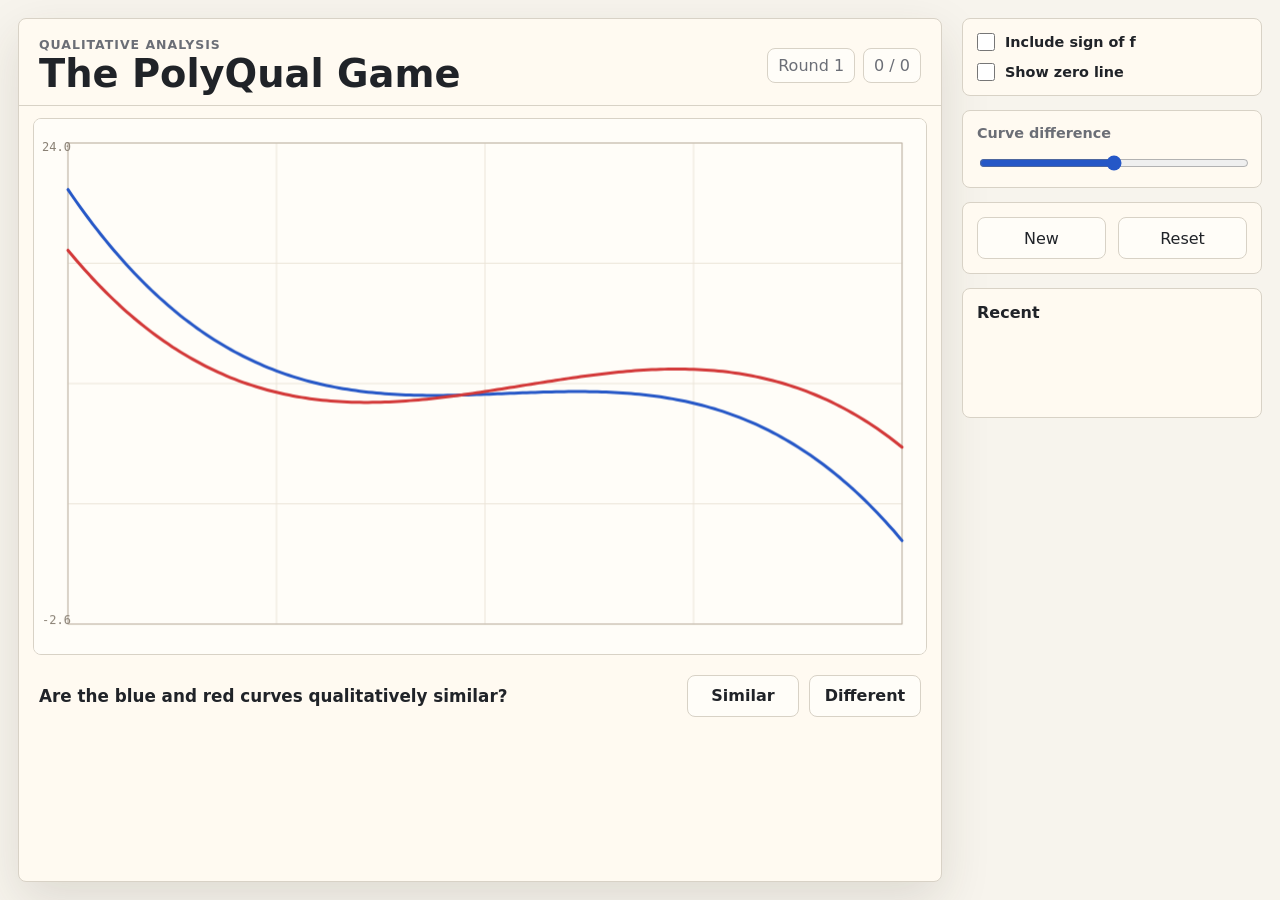
==== index.html @ 2159850b "first commit" ====
<!doctype html>
<html lang="en">
<head>
  <meta charset="utf-8">
  <meta name="viewport" content="width=device-width, initial-scale=1">
  <meta name="theme-color" content="#f7f4ed">
  <meta name="apple-mobile-web-app-capable" content="yes">
  <meta name="apple-mobile-web-app-title" content="PolyQual">
  <meta name="apple-mobile-web-app-status-bar-style" content="default">
  <meta name="format-detection" content="telephone=no">
  <title>The PolyQual Game</title>
  <link rel="manifest" href="manifest.webmanifest">
  <link rel="apple-touch-icon" href="icons/polyqual-icon-180.png">
  <link rel="stylesheet" href="styles.css">
</head>
<body>
  <main class="app-shell">
    <section class="play-area" aria-labelledby="game-title">
      <div class="top-bar">
        <div>
          <p class="eyebrow">Qualitative analysis</p>
          <h1 id="game-title">The PolyQual Game</h1>
        </div>
        <div class="score-strip" aria-label="Score">
          <span id="roundLabel">Round 1</span>
          <span id="scoreLabel">0 / 0</span>
        </div>
      </div>

      <div class="canvas-wrap">
        <canvas id="graphCanvas" width="1200" height="720" aria-label="Two polynomial curves"></canvas>
      </div>

      <div class="question-row" id="questionRow">
        <p id="promptText">Are the blue and red curves qualitatively similar?</p>
        <div class="answer-buttons" aria-label="Answer">
          <button class="answer-button" id="similarButton" type="button">Similar</button>
          <button class="answer-button" id="differentButton" type="button">Different</button>
        </div>
      </div>

      <section class="reveal-panel" id="revealPanel" aria-live="polite" hidden>
        <div>
          <p class="result-label" id="resultLabel">Result</p>
          <p class="result-text" id="resultText"></p>
        </div>
        <button class="primary-button" id="nextButton" type="button">Next Round</button>
      </section>
    </section>

    <aside class="side-panel" aria-label="Game controls">
      <div class="control-group">
        <label class="switch-row">
          <input id="includeFCheckbox" type="checkbox">
          <span>Include sign of f</span>
        </label>
        <label class="switch-row">
          <input id="showAxisCheckbox" type="checkbox">
          <span>Show zero line</span>
        </label>
      </div>

      <div class="control-group">
        <label for="wiggleSlider">Curve difference</label>
        <input id="wiggleSlider" type="range" min="10" max="90" value="50">
      </div>

      <div class="control-group compact-buttons">
        <button id="newRoundButton" type="button">New</button>
        <button id="resetButton" type="button">Reset</button>
      </div>

      <section class="answer-key" id="answerKey" hidden>
        <div class="legend">
          <span><i class="swatch blue"></i>Blue</span>
          <span><i class="swatch red"></i>Red</span>
        </div>
        <div id="signRows" class="sign-rows"></div>
        <div class="patterns">
          <p><span>Blue</span><code id="bluePattern"></code></p>
          <p><span>Red</span><code id="redPattern"></code></p>
        </div>
      </section>

      <section class="history" aria-label="Recent rounds">
        <h2>Recent</h2>
        <ol id="historyList"></ol>
      </section>
    </aside>
  </main>

  <script src="app.js"></script>
</body>
</html>
---- styles.css ----
:root {
  color-scheme: light;
  --paper: #f7f4ed;
  --ink: #202328;
  --muted: #6b6e76;
  --line: #d8d2c6;
  --panel: #fffaf1;
  --blue: #2557c7;
  --red: #d33838;
  --green: #1f7a4d;
  --amber: #9a671d;
  --shadow: 0 18px 50px rgba(52, 43, 32, 0.13);
  font-family: Inter, ui-sans-serif, system-ui, -apple-system, BlinkMacSystemFont, "Segoe UI", sans-serif;
}

* {
  box-sizing: border-box;
}

body {
  margin: 0;
  min-height: 100vh;
  color: var(--ink);
  background: var(--paper);
}

button,
input {
  font: inherit;
}

button {
  min-height: 42px;
  border: 1px solid var(--line);
  border-radius: 8px;
  color: var(--ink);
  background: #fffdf8;
  cursor: pointer;
}

button:hover {
  border-color: #bdb4a4;
}

button:focus-visible,
input:focus-visible {
  outline: 3px solid rgba(37, 87, 199, 0.24);
  outline-offset: 2px;
}

.app-shell {
  display: grid;
  grid-template-columns: minmax(0, 1fr) 300px;
  gap: 20px;
  min-height: 100vh;
  padding: 18px;
}

.play-area {
  display: flex;
  flex-direction: column;
  min-width: 0;
  border: 1px solid var(--line);
  border-radius: 8px;
  background: var(--panel);
  box-shadow: var(--shadow);
  overflow: hidden;
}

.top-bar {
  display: flex;
  align-items: center;
  justify-content: space-between;
  gap: 18px;
  padding: 18px 20px 12px;
  border-bottom: 1px solid var(--line);
}

.eyebrow {
  margin: 0 0 3px;
  color: var(--muted);
  font-size: 0.78rem;
  font-weight: 700;
  letter-spacing: 0.08em;
  text-transform: uppercase;
}

h1 {
  margin: 0;
  font-size: clamp(1.6rem, 3vw, 2.65rem);
  line-height: 1;
}

.score-strip {
  display: flex;
  gap: 8px;
  align-items: center;
  color: var(--muted);
  white-space: nowrap;
}

.score-strip span {
  padding: 7px 10px;
  border: 1px solid var(--line);
  border-radius: 8px;
  background: #fffdf8;
}

.canvas-wrap {
  min-height: 0;
  padding: 12px 14px 6px;
}

canvas {
  display: block;
  width: 100%;
  aspect-ratio: 5 / 3;
  max-height: calc(100vh - 220px);
  border: 1px solid var(--line);
  border-radius: 8px;
  background: #fffdf8;
}

.question-row {
  display: flex;
  align-items: center;
  justify-content: space-between;
  gap: 16px;
  padding: 14px 20px 18px;
}

.question-row p {
  margin: 0;
  font-size: 1.05rem;
  font-weight: 650;
}

.answer-buttons {
  display: grid;
  grid-template-columns: repeat(2, minmax(112px, 1fr));
  gap: 10px;
}

.answer-button {
  font-weight: 750;
}

.answer-button.correct {
  border-color: rgba(31, 122, 77, 0.65);
  background: rgba(31, 122, 77, 0.13);
}

.answer-button.incorrect {
  border-color: rgba(211, 56, 56, 0.65);
  background: rgba(211, 56, 56, 0.12);
}

.reveal-panel {
  display: flex;
  align-items: center;
  justify-content: space-between;
  gap: 18px;
  padding: 16px 20px;
  border-top: 1px solid var(--line);
  background: #f2eadc;
}

.result-label {
  margin: 0 0 4px;
  color: var(--muted);
  font-size: 0.78rem;
  font-weight: 750;
  text-transform: uppercase;
}

.result-text {
  margin: 0;
  font-size: 1.25rem;
  font-weight: 800;
}

.primary-button {
  min-width: 132px;
  border-color: #242831;
  color: #fff;
  background: #242831;
  font-weight: 750;
}

.side-panel {
  display: flex;
  flex-direction: column;
  gap: 14px;
  min-width: 0;
}

.control-group,
.answer-key,
.history {
  border: 1px solid var(--line);
  border-radius: 8px;
  background: var(--panel);
  padding: 14px;
}

.control-group {
  display: grid;
  gap: 12px;
}

.control-group label {
  color: var(--muted);
  font-size: 0.9rem;
  font-weight: 750;
}

.switch-row {
  display: grid;
  grid-template-columns: 18px 1fr;
  gap: 10px;
  align-items: center;
  color: var(--ink) !important;
}

.switch-row input {
  width: 18px;
  height: 18px;
  margin: 0;
}

input[type="range"] {
  width: 100%;
  accent-color: var(--blue);
}

.compact-buttons {
  grid-template-columns: 1fr 1fr;
}

.legend {
  display: flex;
  gap: 14px;
  margin-bottom: 12px;
  color: var(--muted);
  font-size: 0.9rem;
  font-weight: 750;
}

.swatch {
  display: inline-block;
  width: 18px;
  height: 4px;
  margin-right: 6px;
  vertical-align: middle;
  border-radius: 2px;
}

.swatch.blue {
  background: var(--blue);
}

.swatch.red {
  background: var(--red);
}

.sign-rows {
  display: grid;
  gap: 8px;
}

.sign-row {
  display: grid;
  grid-template-columns: 34px 1fr;
  gap: 8px;
  align-items: center;
}

.sign-row-label {
  color: var(--muted);
  font-family: ui-monospace, SFMono-Regular, Menlo, Consolas, monospace;
  font-size: 0.8rem;
  text-align: right;
}

.mini-track {
  position: relative;
  height: 34px;
  border: 1px solid var(--line);
  border-radius: 6px;
  background: #fffdf8;
  overflow: hidden;
}

.mini-track canvas {
  width: 100%;
  height: 100%;
  max-height: none;
  border: 0;
  border-radius: 0;
  background: transparent;
}

.patterns {
  display: grid;
  gap: 7px;
  margin-top: 14px;
}

.patterns p {
  display: grid;
  grid-template-columns: 42px 1fr;
  gap: 8px;
  margin: 0;
  align-items: start;
  color: var(--muted);
  font-size: 0.84rem;
  font-weight: 750;
}

code {
  min-height: 24px;
  color: var(--ink);
  font-family: ui-monospace, SFMono-Regular, Menlo, Consolas, monospace;
  font-size: 0.9rem;
  white-space: normal;
  overflow-wrap: anywhere;
}

.history {
  min-height: 130px;
}

.history h2 {
  margin: 0 0 10px;
  font-size: 1rem;
}

.history ol {
  display: grid;
  gap: 8px;
  margin: 0;
  padding-left: 22px;
  color: var(--muted);
}

.history li.correct {
  color: var(--green);
}

.history li.incorrect {
  color: var(--amber);
}

[hidden] {
  display: none !important;
}

@media (max-width: 880px) {
  .app-shell {
    grid-template-columns: 1fr;
    padding: 10px;
  }

  .side-panel {
    display: grid;
    grid-template-columns: repeat(2, minmax(0, 1fr));
  }

  .answer-key,
  .history {
    grid-column: 1 / -1;
  }
}

@media (max-width: 620px) {
  .top-bar,
  .question-row,
  .reveal-panel {
    align-items: stretch;
    flex-direction: column;
  }

  .score-strip {
    justify-content: space-between;
  }

  .answer-buttons {
    grid-template-columns: 1fr 1fr;
  }

  .side-panel {
    grid-template-columns: 1fr;
  }

  canvas {
    aspect-ratio: 4 / 3;
    max-height: none;
  }
}
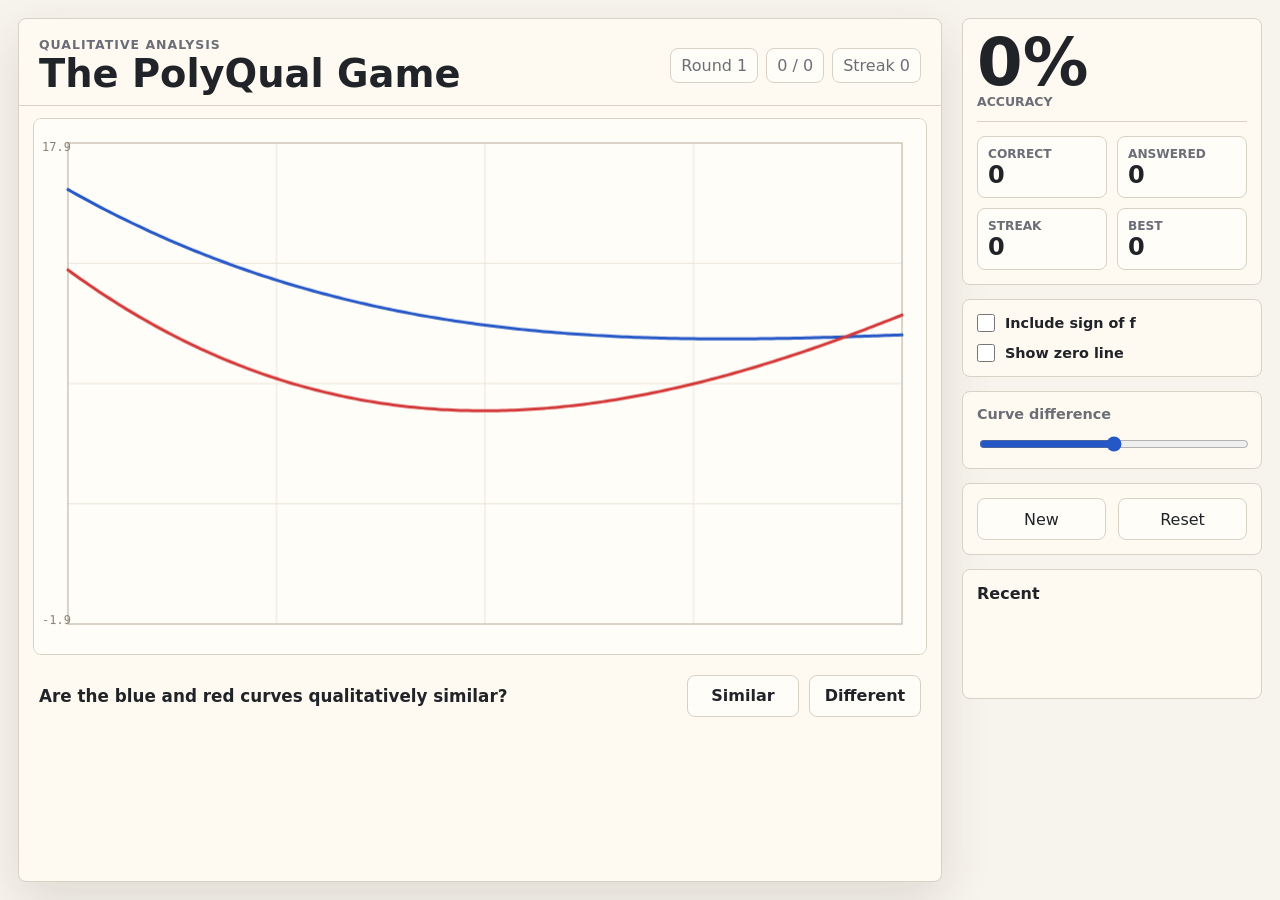
==== commit 1e08d278: "Upgrade scoring feedback" ====
--- a/index.html
+++ b/index.html
@@ -24,6 +24,7 @@
         <div class="score-strip" aria-label="Score">
           <span id="roundLabel">Round 1</span>
           <span id="scoreLabel">0 / 0</span>
+          <span id="streakLabel">Streak 0</span>
         </div>
       </div>
 
@@ -40,15 +41,29 @@
       </div>
 
       <section class="reveal-panel" id="revealPanel" aria-live="polite" hidden>
-        <div>
+        <div class="verdict-burst" id="verdictBurst">
           <p class="result-label" id="resultLabel">Result</p>
           <p class="result-text" id="resultText"></p>
+          <p class="result-detail" id="resultDetail"></p>
         </div>
         <button class="primary-button" id="nextButton" type="button">Next Round</button>
       </section>
     </section>
 
     <aside class="side-panel" aria-label="Game controls">
+      <section class="score-card" aria-label="Running score">
+        <div class="score-main">
+          <span id="scorePercent">0%</span>
+          <span>accuracy</span>
+        </div>
+        <div class="score-grid">
+          <p><span>Correct</span><strong id="correctCount">0</strong></p>
+          <p><span>Answered</span><strong id="attemptCount">0</strong></p>
+          <p><span>Streak</span><strong id="currentStreak">0</strong></p>
+          <p><span>Best</span><strong id="bestStreak">0</strong></p>
+        </div>
+      </section>
+
       <div class="control-group">
         <label class="switch-row">
           <input id="includeFCheckbox" type="checkbox">
--- a/styles.css
+++ b/styles.css
@@ -9,6 +9,7 @@
   --red: #d33838;
   --green: #1f7a4d;
   --amber: #9a671d;
+  --gold: #c28a12;
   --shadow: 0 18px 50px rgba(52, 43, 32, 0.13);
   font-family: Inter, ui-sans-serif, system-ui, -apple-system, BlinkMacSystemFont, "Segoe UI", sans-serif;
 }
@@ -160,11 +161,32 @@
   align-items: center;
   justify-content: space-between;
   gap: 18px;
-  padding: 16px 20px;
+  padding: 18px 20px;
   border-top: 1px solid var(--line);
   background: #f2eadc;
 }
 
+.reveal-panel.is-correct {
+  background: linear-gradient(90deg, rgba(31, 122, 77, 0.18), #f2eadc 70%);
+}
+
+.reveal-panel.is-incorrect {
+  background: linear-gradient(90deg, rgba(211, 56, 56, 0.14), #f2eadc 70%);
+}
+
+.verdict-burst {
+  min-width: 0;
+  animation: verdict-pop 360ms ease-out;
+}
+
+.verdict-burst.is-correct .result-text {
+  color: var(--green);
+}
+
+.verdict-burst.is-incorrect .result-text {
+  color: var(--red);
+}
+
 .result-label {
   margin: 0 0 4px;
   color: var(--muted);
@@ -175,8 +197,16 @@
 
 .result-text {
   margin: 0;
-  font-size: 1.25rem;
-  font-weight: 800;
+  font-size: clamp(2.15rem, 5vw, 4.4rem);
+  font-weight: 900;
+  line-height: 0.95;
+}
+
+.result-detail {
+  margin: 8px 0 0;
+  color: var(--muted);
+  font-size: 1rem;
+  font-weight: 750;
 }
 
 .primary-button {
@@ -194,6 +224,7 @@
   min-width: 0;
 }
 
+.score-card,
 .control-group,
 .answer-key,
 .history {
@@ -201,6 +232,60 @@
   border-radius: 8px;
   background: var(--panel);
   padding: 14px;
+}
+
+.score-card {
+  display: grid;
+  gap: 14px;
+}
+
+.score-main {
+  display: grid;
+  gap: 2px;
+  padding-bottom: 12px;
+  border-bottom: 1px solid var(--line);
+}
+
+.score-main span:first-child {
+  color: var(--ink);
+  font-size: clamp(2.4rem, 8vw, 4.1rem);
+  font-weight: 900;
+  line-height: 0.9;
+}
+
+.score-main span:last-child {
+  color: var(--muted);
+  font-size: 0.78rem;
+  font-weight: 800;
+  text-transform: uppercase;
+}
+
+.score-grid {
+  display: grid;
+  grid-template-columns: 1fr 1fr;
+  gap: 10px;
+}
+
+.score-grid p {
+  display: grid;
+  gap: 2px;
+  margin: 0;
+  padding: 10px;
+  border: 1px solid var(--line);
+  border-radius: 8px;
+  background: #fffdf8;
+}
+
+.score-grid span {
+  color: var(--muted);
+  font-size: 0.76rem;
+  font-weight: 800;
+  text-transform: uppercase;
+}
+
+.score-grid strong {
+  font-size: 1.5rem;
+  line-height: 1;
 }
 
 .control-group {
@@ -351,6 +436,22 @@
   color: var(--amber);
 }
 
+@keyframes verdict-pop {
+  0% {
+    opacity: 0;
+    transform: translateY(10px) scale(0.96);
+  }
+
+  70% {
+    transform: translateY(0) scale(1.03);
+  }
+
+  100% {
+    opacity: 1;
+    transform: translateY(0) scale(1);
+  }
+}
+
 [hidden] {
   display: none !important;
 }
@@ -366,6 +467,7 @@
     grid-template-columns: repeat(2, minmax(0, 1fr));
   }
 
+  .score-card,
   .answer-key,
   .history {
     grid-column: 1 / -1;
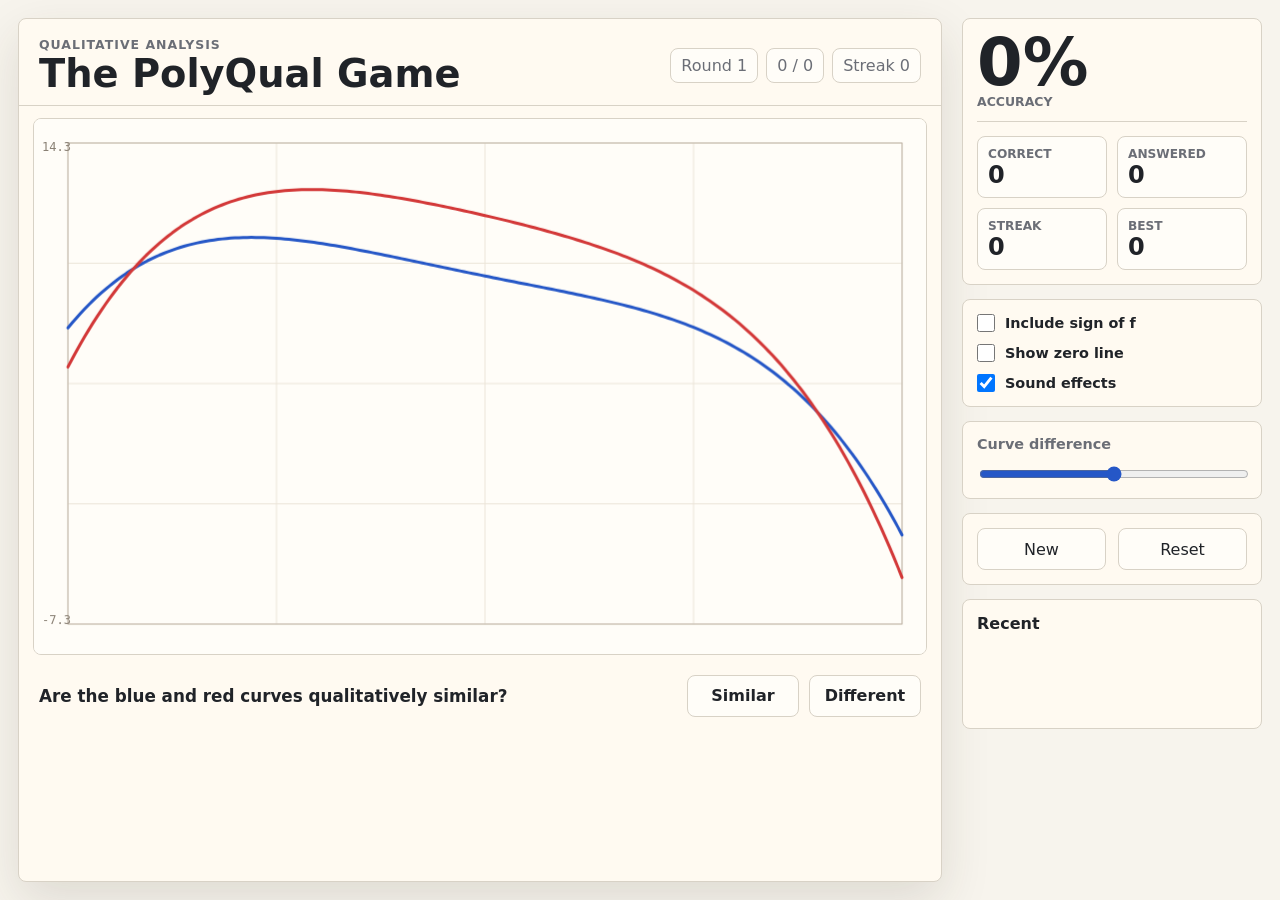
==== commit cfb83a96: "Add sound effects toggle" ====
--- a/index.html
+++ b/index.html
@@ -73,6 +73,10 @@
           <input id="showAxisCheckbox" type="checkbox">
           <span>Show zero line</span>
         </label>
+        <label class="switch-row">
+          <input id="soundCheckbox" type="checkbox" checked>
+          <span>Sound effects</span>
+        </label>
       </div>
 
       <div class="control-group">
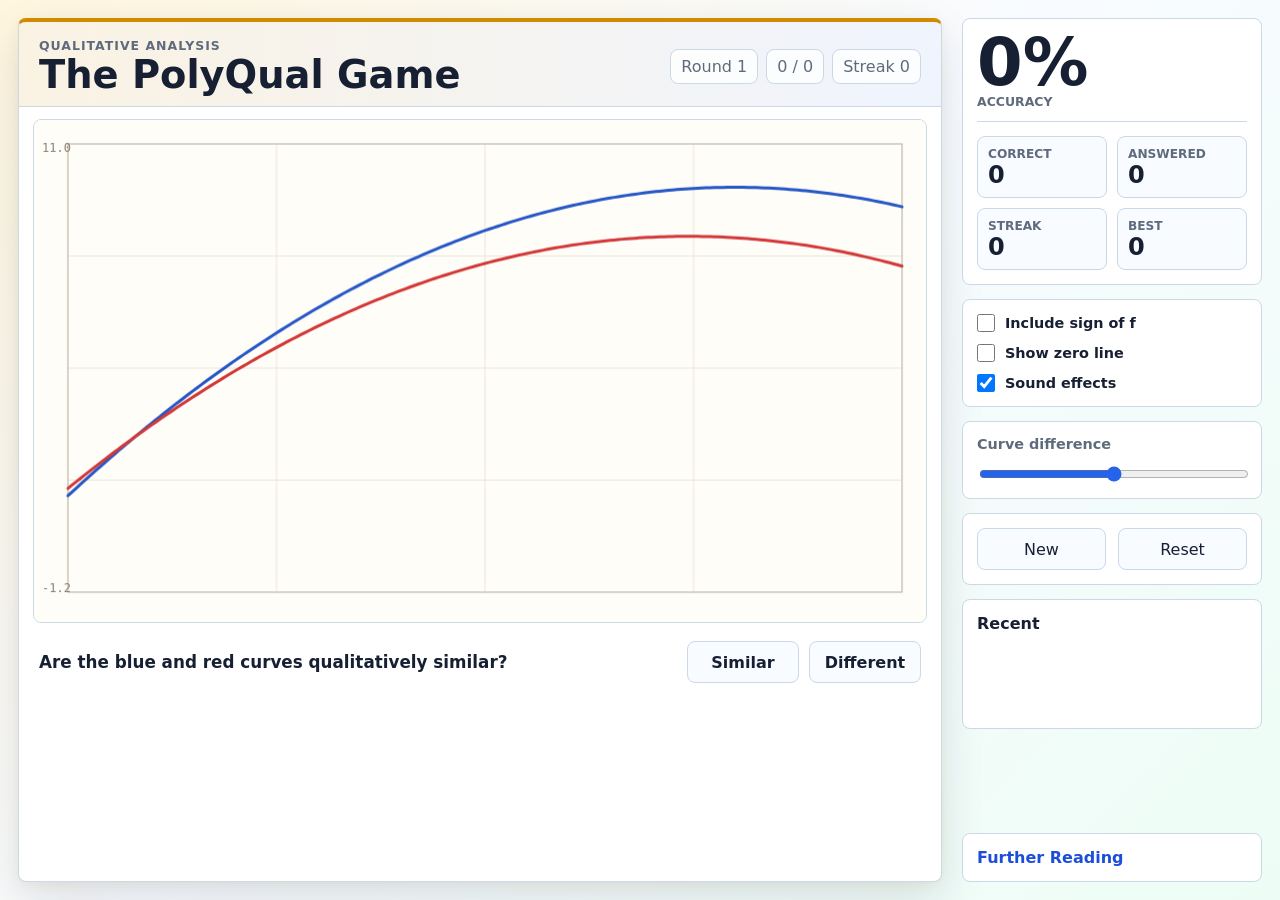
==== commit 0b6e3b64: "Improve game polish and add further reading" ====
--- a/index.html
+++ b/index.html
@@ -11,7 +11,7 @@
   <title>The PolyQual Game</title>
   <link rel="manifest" href="manifest.webmanifest">
   <link rel="apple-touch-icon" href="icons/polyqual-icon-180.png">
-  <link rel="stylesheet" href="styles.css">
+  <link rel="stylesheet" href="styles.css?v=2026-06-20-reading">
 </head>
 <body>
   <main class="app-shell">
@@ -105,9 +105,13 @@
         <h2>Recent</h2>
         <ol id="historyList"></ol>
       </section>
+
+      <nav class="reading-nav" aria-label="Further reading">
+        <a href="further-reading.html">Further Reading</a>
+      </nav>
     </aside>
   </main>
 
-  <script src="app.js"></script>
+  <script src="app.js?v=2026-06-20"></script>
 </body>
 </html>
--- a/styles.css
+++ b/styles.css
@@ -1,16 +1,18 @@
 :root {
   color-scheme: light;
-  --paper: #f7f4ed;
-  --ink: #202328;
-  --muted: #6b6e76;
-  --line: #d8d2c6;
-  --panel: #fffaf1;
-  --blue: #2557c7;
-  --red: #d33838;
-  --green: #1f7a4d;
-  --amber: #9a671d;
-  --gold: #c28a12;
-  --shadow: 0 18px 50px rgba(52, 43, 32, 0.13);
+  --paper: #eef6fb;
+  --ink: #172033;
+  --muted: #5f6b7d;
+  --line: #cbd8e6;
+  --panel: #ffffff;
+  --button: #f8fbff;
+  --button-hover: #edf6ff;
+  --blue: #2563eb;
+  --red: #dc3d4a;
+  --green: #07936b;
+  --amber: #b45f06;
+  --gold: #d18b00;
+  --shadow: 0 18px 45px rgba(15, 23, 42, 0.12), 0 2px 10px rgba(209, 139, 0, 0.08);
   font-family: Inter, ui-sans-serif, system-ui, -apple-system, BlinkMacSystemFont, "Segoe UI", sans-serif;
 }
 
@@ -22,7 +24,8 @@
   margin: 0;
   min-height: 100vh;
   color: var(--ink);
-  background: var(--paper);
+  background:
+    linear-gradient(135deg, #fff6df 0%, #f8fbff 48%, #edfdf5 100%);
 }
 
 button,
@@ -35,12 +38,21 @@
   border: 1px solid var(--line);
   border-radius: 8px;
   color: var(--ink);
-  background: #fffdf8;
+  background: var(--button);
   cursor: pointer;
-}
-
-button:hover {
-  border-color: #bdb4a4;
+  transition: background 160ms ease, border-color 160ms ease, box-shadow 160ms ease, transform 160ms ease;
+}
+
+button:not(:disabled):hover {
+  border-color: #e0b35b;
+  background: var(--button-hover);
+  box-shadow: 0 5px 14px rgba(209, 139, 0, 0.13);
+  transform: translateY(-1px);
+}
+
+button:disabled {
+  cursor: default;
+  opacity: 0.88;
 }
 
 button:focus-visible,
@@ -62,6 +74,7 @@
   flex-direction: column;
   min-width: 0;
   border: 1px solid var(--line);
+  border-top: 4px solid var(--gold);
   border-radius: 8px;
   background: var(--panel);
   box-shadow: var(--shadow);
@@ -73,8 +86,9 @@
   align-items: center;
   justify-content: space-between;
   gap: 18px;
-  padding: 18px 20px 12px;
+  padding: 16px 20px 12px;
   border-bottom: 1px solid var(--line);
+  background: linear-gradient(90deg, rgba(209, 139, 0, 0.11), rgba(37, 99, 235, 0.07));
 }
 
 .eyebrow {
@@ -94,6 +108,7 @@
 
 .score-strip {
   display: flex;
+  flex-wrap: wrap;
   gap: 8px;
   align-items: center;
   color: var(--muted);
@@ -104,7 +119,7 @@
   padding: 7px 10px;
   border: 1px solid var(--line);
   border-radius: 8px;
-  background: #fffdf8;
+  background: rgba(255, 255, 255, 0.82);
 }
 
 .canvas-wrap {
@@ -116,10 +131,10 @@
   display: block;
   width: 100%;
   aspect-ratio: 5 / 3;
-  max-height: calc(100vh - 220px);
-  border: 1px solid var(--line);
-  border-radius: 8px;
-  background: #fffdf8;
+  max-height: min(56vh, calc(100vh - 255px));
+  border: 1px solid var(--line);
+  border-radius: 8px;
+  background: #ffffff;
 }
 
 .question-row {
@@ -127,7 +142,7 @@
   align-items: center;
   justify-content: space-between;
   gap: 16px;
-  padding: 14px 20px 18px;
+  padding: 12px 20px 14px;
 }
 
 .question-row p {
@@ -148,12 +163,16 @@
 
 .answer-button.correct {
   border-color: rgba(31, 122, 77, 0.65);
-  background: rgba(31, 122, 77, 0.13);
+  color: #075b43;
+  background: rgba(7, 147, 107, 0.14);
+  box-shadow: inset 0 -3px 0 rgba(7, 147, 107, 0.24);
 }
 
 .answer-button.incorrect {
   border-color: rgba(211, 56, 56, 0.65);
-  background: rgba(211, 56, 56, 0.12);
+  color: #8f1722;
+  background: rgba(220, 61, 74, 0.13);
+  box-shadow: inset 0 -3px 0 rgba(220, 61, 74, 0.20);
 }
 
 .reveal-panel {
@@ -163,15 +182,15 @@
   gap: 18px;
   padding: 18px 20px;
   border-top: 1px solid var(--line);
-  background: #f2eadc;
+  background: #f6fbff;
 }
 
 .reveal-panel.is-correct {
-  background: linear-gradient(90deg, rgba(31, 122, 77, 0.18), #f2eadc 70%);
+  background: linear-gradient(90deg, rgba(7, 147, 107, 0.18), #f6fbff 72%);
 }
 
 .reveal-panel.is-incorrect {
-  background: linear-gradient(90deg, rgba(211, 56, 56, 0.14), #f2eadc 70%);
+  background: linear-gradient(90deg, rgba(220, 61, 74, 0.14), #f6fbff 72%);
 }
 
 .verdict-burst {
@@ -211,9 +230,9 @@
 
 .primary-button {
   min-width: 132px;
-  border-color: #242831;
+  border-color: #1d4ed8;
   color: #fff;
-  background: #242831;
+  background: #1d4ed8;
   font-weight: 750;
 }
 
@@ -273,7 +292,7 @@
   padding: 10px;
   border: 1px solid var(--line);
   border-radius: 8px;
-  background: #fffdf8;
+  background: #f8fbff;
 }
 
 .score-grid span {
@@ -372,7 +391,7 @@
   height: 34px;
   border: 1px solid var(--line);
   border-radius: 6px;
-  background: #fffdf8;
+  background: #f8fbff;
   overflow: hidden;
 }
 
@@ -436,6 +455,84 @@
   color: var(--amber);
 }
 
+.reading-nav {
+  margin-top: auto;
+  border: 1px solid var(--line);
+  border-radius: 8px;
+  background: var(--panel);
+  padding: 14px;
+}
+
+.reading-nav a,
+.back-link a {
+  color: #1d4ed8;
+  font-weight: 850;
+  text-decoration: none;
+}
+
+.reading-nav a:hover,
+.back-link a:hover {
+  text-decoration: underline;
+}
+
+.reading-shell {
+  min-height: 100vh;
+  padding: 24px;
+}
+
+.reading-page {
+  max-width: 860px;
+  margin: 0 auto;
+  border: 1px solid var(--line);
+  border-top: 4px solid var(--gold);
+  border-radius: 8px;
+  background: var(--panel);
+  box-shadow: var(--shadow);
+  padding: clamp(22px, 4vw, 44px);
+}
+
+.reading-page h1 {
+  margin-bottom: 18px;
+}
+
+.reading-page h2 {
+  margin: 28px 0 8px;
+  font-size: 1.18rem;
+}
+
+.reading-page p {
+  margin: 0 0 14px;
+  color: var(--ink);
+  font-size: 1rem;
+  line-height: 1.65;
+}
+
+.reading-page .lede {
+  color: var(--muted);
+  font-size: 1.08rem;
+  font-weight: 650;
+}
+
+.resource-list {
+  display: grid;
+  gap: 10px;
+  margin: 0;
+  padding-left: 22px;
+}
+
+.resource-list li {
+  line-height: 1.55;
+}
+
+.resource-list a {
+  color: #1d4ed8;
+  font-weight: 850;
+}
+
+.back-link {
+  margin-top: 30px !important;
+}
+
 @keyframes verdict-pop {
   0% {
     opacity: 0;
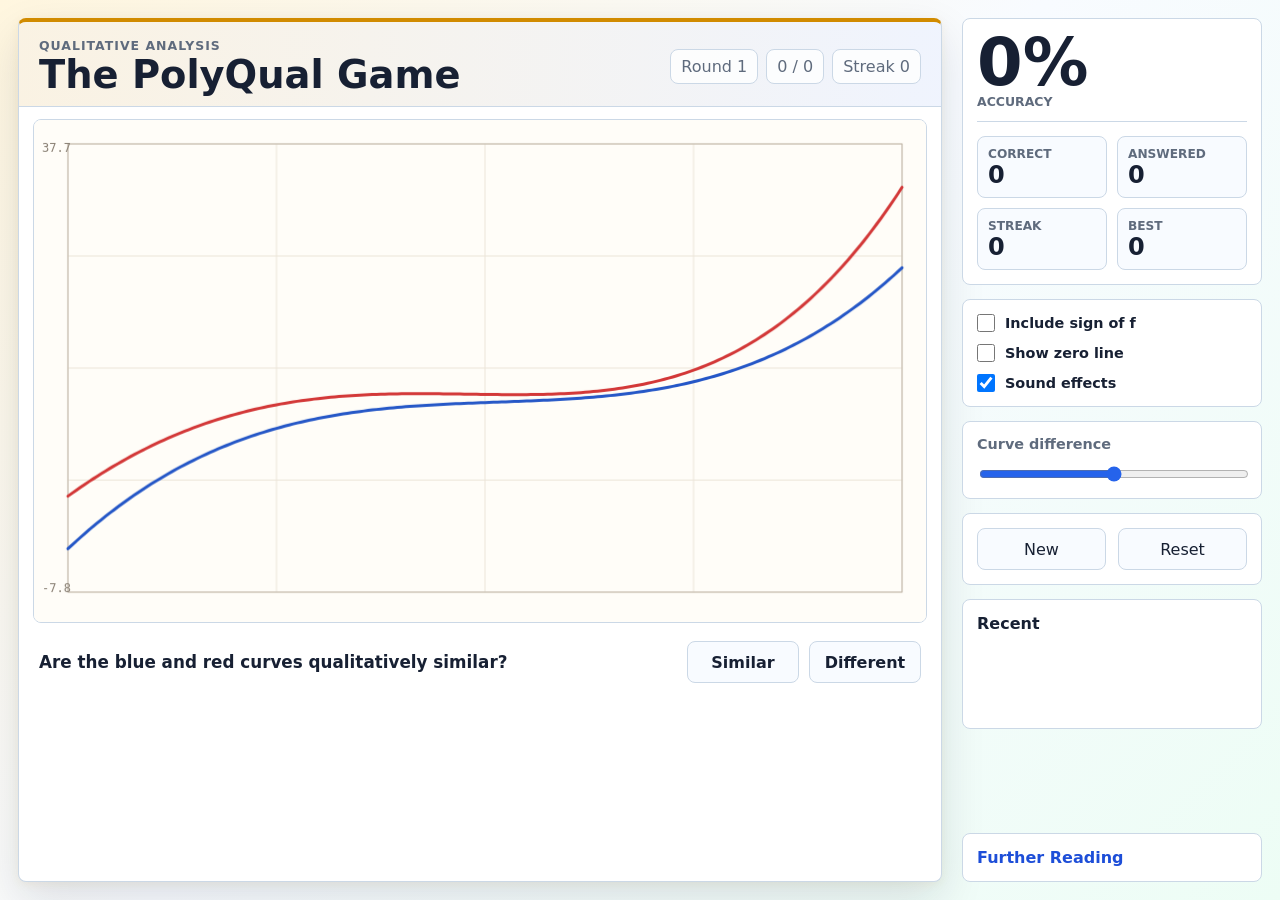
==== commit f8ca1ee0: "Enable shared GoatCounter analytics" ====
--- a/index.html
+++ b/index.html
@@ -12,6 +12,7 @@
   <link rel="manifest" href="manifest.webmanifest">
   <link rel="apple-touch-icon" href="icons/polyqual-icon-180.png">
   <link rel="stylesheet" href="styles.css?v=2026-06-20-reading">
+  <script data-goatcounter="https://gregconradismith.goatcounter.com/count" async src="https://gc.zgo.at/count.js"></script>
 </head>
 <body>
   <main class="app-shell">
